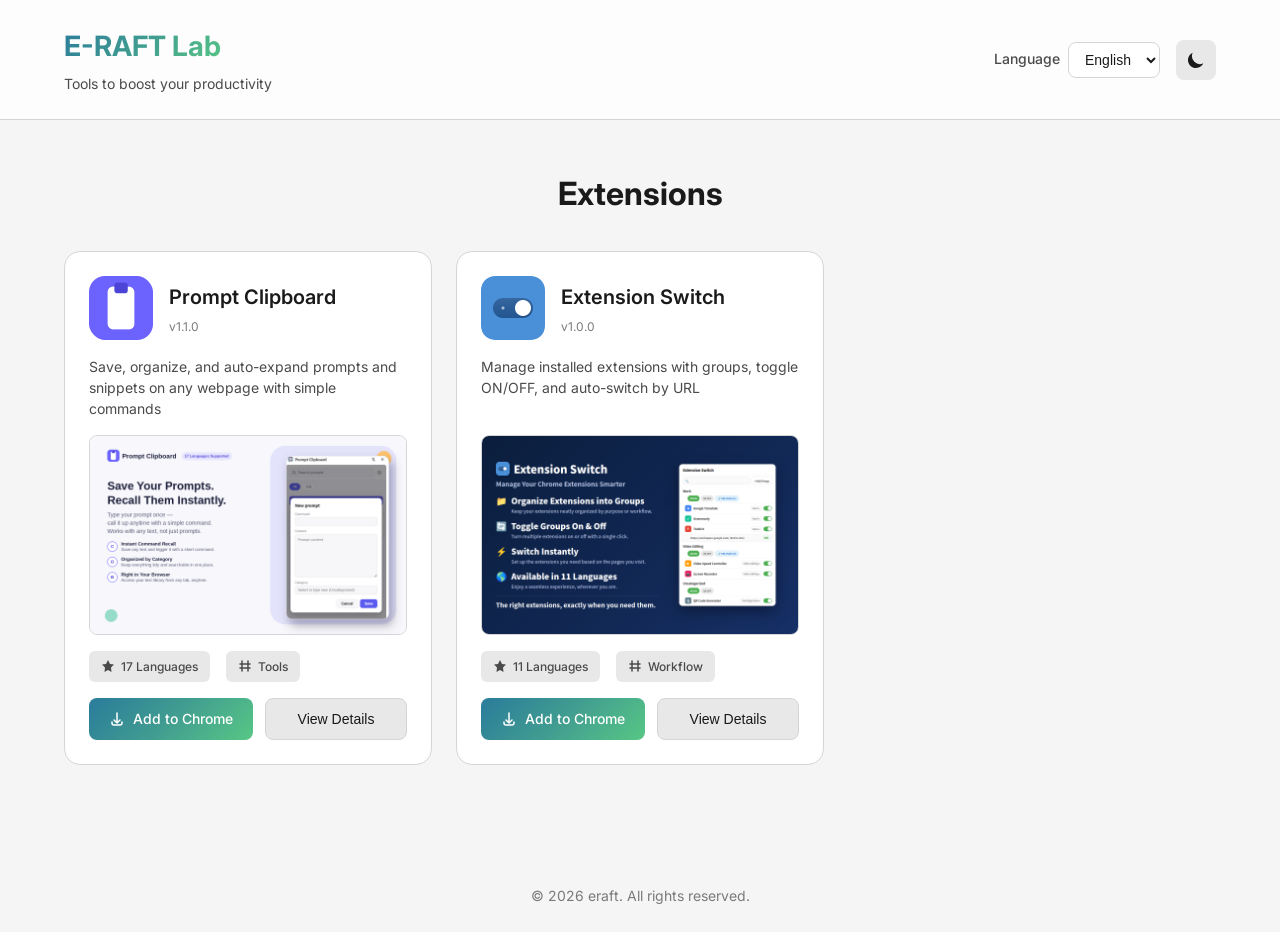
==== index.html @ e59a3910 "Initial commit: E-RAFT Lab portfolio website - Responsive portfolio site showcasing Chrome extension" ====
<!DOCTYPE html>
<html lang="ja">
<head>
    <meta charset="UTF-8">
    <meta name="viewport" content="width=device-width, initial-scale=1.0">
    <meta name="description" content="日々の作業を効率化するツール - Chrome拡張機能、Webアプリ、スマホアプリ">
    <meta name="keywords" content="Productivity Tools, Chrome Extension, Web App, Mobile App, E-RAFT Lab">
    <meta name="author" content="eraft">

    <!-- Open Graph -->
    <meta property="og:title" content="E-RAFT Lab">
    <meta property="og:description" content="日々の作業を効率化するツール">
    <meta property="og:type" content="website">

    <title>E-RAFT Lab</title>

    <link rel="stylesheet" href="style.css">
    <link rel="preconnect" href="https://fonts.googleapis.com">
    <link rel="preconnect" href="https://fonts.gstatic.com" crossorigin>
    <link href="https://fonts.googleapis.com/css2?family=Inter:wght@400;500;600;700&display=swap" rel="stylesheet">
</head>
<body>
    <!-- Header -->
    <header class="header">
        <div class="container">
            <div class="header-content">
                <div class="logo">
                    <h1 class="site-title" data-i18n="site.title">E-RAFT Lab</h1>
                    <p class="site-subtitle" data-i18n="site.subtitle">日々の作業を効率化するツール</p>
                </div>
                <div class="header-controls">
                    <div class="language-selector">
                        <label for="language-select" data-i18n="site.languageLabel">言語</label>
                        <select id="language-select" class="language-select">
                            <option value="ja">日本語</option>
                            <option value="en">English</option>
                        </select>
                    </div>
                    <button id="dark-mode-toggle" class="icon-button" aria-label="Dark mode toggle">
                        <svg class="moon-icon" width="20" height="20" viewBox="0 0 20 20" fill="none" xmlns="http://www.w3.org/2000/svg">
                            <path d="M17.293 13.293A8 8 0 016.707 2.707a8.001 8.001 0 1010.586 10.586z" fill="currentColor"/>
                        </svg>
                        <svg class="sun-icon" width="20" height="20" viewBox="0 0 20 20" fill="none" xmlns="http://www.w3.org/2000/svg" style="display: none;">
                            <path d="M10 2v2m0 12v2M4.22 4.22l1.42 1.42m8.72 8.72l1.42 1.42M2 10h2m12 0h2M4.22 15.78l1.42-1.42m8.72-8.72l1.42-1.42" stroke="currentColor" stroke-width="2" stroke-linecap="round"/>
                            <circle cx="10" cy="10" r="3" stroke="currentColor" stroke-width="2"/>
                        </svg>
                    </button>
                </div>
            </div>
        </div>
    </header>

    <!-- Main Content -->
    <main class="main">
        <div class="container">
            <section class="extensions-section">
                <h2 class="section-title" data-i18n="site.myExtensions">私の拡張機能</h2>
                <div class="extensions-grid" id="extensions-grid">
                    <!-- Extension cards will be dynamically inserted here -->
                </div>
            </section>
        </div>
    </main>

    <!-- Extension Detail Modal -->
    <div id="extension-modal" class="modal" style="display: none;">
        <div class="modal-overlay" id="modal-overlay"></div>
        <div class="modal-content">
            <button class="modal-close" id="modal-close" aria-label="Close modal">
                <svg width="24" height="24" viewBox="0 0 24 24" fill="none" xmlns="http://www.w3.org/2000/svg">
                    <path d="M18 6L6 18M6 6l12 12" stroke="currentColor" stroke-width="2" stroke-linecap="round"/>
                </svg>
            </button>

            <div class="modal-body-wrapper">
                <div class="modal-body">
                <div class="modal-header">
                    <img id="modal-icon" class="modal-icon" src="" alt="">
                    <div class="modal-title-group">
                        <h2 id="modal-title" class="modal-title"></h2>
                        <p id="modal-tagline" class="modal-tagline"></p>
                    </div>
                </div>

                <div class="modal-video-container">
                    <iframe id="modal-video" class="modal-video" src="" frameborder="0" allow="accelerometer; autoplay; clipboard-write; encrypted-media; gyroscope; picture-in-picture; web-share" allowfullscreen></iframe>
                </div>

                <div class="modal-description">
                    <p id="modal-description"></p>
                </div>

                <div class="modal-section">
                    <h3 data-i18n="site.features">主な機能</h3>
                    <ul id="modal-features" class="features-list"></ul>
                </div>

                <div class="modal-section">
                    <h3 data-i18n="site.privacy">プライバシー</h3>
                    <p id="modal-privacy"></p>
                </div>

                <div class="modal-meta">
                    <div class="meta-item">
                        <span class="meta-label" data-i18n="site.version">バージョン</span>
                        <span id="modal-version" class="meta-value"></span>
                    </div>
                    <div class="meta-item">
                        <span class="meta-label" data-i18n="site.languages">対応言語数</span>
                        <span id="modal-languages" class="meta-value"></span>
                    </div>
                </div>

                <div class="modal-actions">
                    <a id="modal-install-button" class="button button-primary" href="" target="_blank" rel="noopener noreferrer">
                        <svg width="20" height="20" viewBox="0 0 20 20" fill="none" xmlns="http://www.w3.org/2000/svg">
                            <path d="M10 2v12m0 0l-4-4m4 4l4-4M4 14v2a2 2 0 002 2h8a2 2 0 002-2v-2" stroke="currentColor" stroke-width="2" stroke-linecap="round"/>
                        </svg>
                        <span data-i18n="site.installButton">Chrome に追加</span>
                    </a>
                </div>
            </div>
            </div>
        </div>
    </div>

    <!-- Footer -->
    <footer class="footer">
        <div class="container">
            <p class="footer-text">&copy; <span id="current-year"></span> eraft. All rights reserved.</p>
        </div>
    </footer>

    <script src="script.js"></script>
</body>
</html>
---- style.css ----
/* ===== CSS Variables ===== */
:root {
    /* Light mode colors */
    --bg-primary: #f5f5f5;
    --bg-secondary: #e8e8e8;
    --bg-card: #ffffff;
    --text-primary: #1a1a1a;
    --text-secondary: #4a4a4a;
    --text-muted: #7a7a7a;
    --border: #d5d5d5;
    --shadow: rgba(0, 0, 0, 0.08);
    --shadow-hover: rgba(0, 0, 0, 0.12);

    /* Accent colors - E-RAFT Green */
    --accent-gradient-start: #009900;
    --accent-gradient-mid: #288903;
    --accent-gradient-end: #59A207;
    --accent-hover: #288903;

    /* UI elements */
    --modal-overlay: rgba(0, 0, 0, 0.4);
    --button-text: #ffffff;

    /* Transitions */
    --transition-fast: 150ms ease;
    --transition-normal: 250ms ease;
    --transition-slow: 350ms ease;
}

[data-theme="dark"] {
    --bg-primary: #1a1a1a;
    --bg-secondary: #2a2a2a;
    --bg-card: #2a2a2a;
    --text-primary: #f5f5f5;
    --text-secondary: #d0d0d0;
    --text-muted: #a0a0a0;
    --border: #404040;
    --shadow: rgba(0, 0, 0, 0.3);
    --shadow-hover: rgba(0, 0, 0, 0.5);

    /* Slightly brighter greens for dark mode */
    --accent-gradient-start: #00bb00;
    --accent-gradient-mid: #33aa11;
    --accent-gradient-end: #6bc20f;
    --accent-hover: #33aa11;

    --modal-overlay: rgba(0, 0, 0, 0.6);
}

[data-theme="dark"] .button-primary {
    background: linear-gradient(135deg, #3a8fb0 0%, #52b3a0 50%, #68d995 100%);
}

[data-theme="dark"] .site-title {
    background: linear-gradient(135deg, #3a8fb0 0%, #52b3a0 50%, #68d995 100%);
    -webkit-background-clip: text;
    -webkit-text-fill-color: transparent;
    background-clip: text;
    color: transparent;
}

/* ===== Reset & Base ===== */
* {
    margin: 0;
    padding: 0;
    box-sizing: border-box;
}

html {
    scroll-behavior: smooth;
}

body {
    font-family: 'Inter', -apple-system, BlinkMacSystemFont, 'Segoe UI', Roboto, sans-serif;
    background: var(--bg-primary);
    color: var(--text-primary);
    line-height: 1.6;
    transition: background var(--transition-normal), color var(--transition-normal);
    min-height: 100vh;
    display: flex;
    flex-direction: column;
}

.container {
    max-width: 1200px;
    margin: 0 auto;
    padding: 0 24px;
    width: 100%;
}

/* ===== Header ===== */
.header {
    background: var(--bg-card);
    border-bottom: 1px solid var(--border);
    padding: 24px 0;
    position: sticky;
    top: 0;
    z-index: 100;
    backdrop-filter: blur(10px);
    background: rgba(255, 255, 255, 0.8);
    transition: all var(--transition-normal);
}

[data-theme="dark"] .header {
    background: rgba(30, 41, 59, 0.8);
}

.header-content {
    display: flex;
    justify-content: space-between;
    align-items: center;
    gap: 24px;
}

.logo {
    flex: 1;
}

.site-title {
    font-size: 28px;
    font-weight: 700;
    background: linear-gradient(135deg, #2A7B9B 0%, #419d90 50%, #57C785 100%);
    -webkit-background-clip: text;
    -webkit-text-fill-color: transparent;
    background-clip: text;
    color: transparent;
    display: inline-block;
    margin-bottom: 4px;
}

.site-subtitle {
    font-size: 14px;
    color: var(--text-secondary);
}

.header-controls {
    display: flex;
    align-items: center;
    gap: 16px;
}

.language-selector {
    display: flex;
    align-items: center;
    gap: 8px;
}

.language-selector label {
    font-size: 14px;
    color: var(--text-secondary);
    font-weight: 500;
}

.language-select {
    padding: 8px 12px;
    border: 1px solid var(--border);
    border-radius: 8px;
    background: var(--bg-card);
    color: var(--text-primary);
    font-size: 14px;
    cursor: pointer;
    transition: all var(--transition-fast);
}

.language-select:hover {
    border-color: var(--accent-gradient-start);
}

.language-select:focus {
    outline: none;
    border-color: #2A7B9B;
    box-shadow: 0 0 0 3px rgba(42, 123, 155, 0.15);
}

.icon-button {
    width: 40px;
    height: 40px;
    border: none;
    background: var(--bg-secondary);
    border-radius: 8px;
    display: flex;
    align-items: center;
    justify-content: center;
    cursor: pointer;
    transition: all var(--transition-fast);
    color: var(--text-primary);
}

.icon-button:hover {
    background: var(--border);
    transform: scale(1.05);
}

/* ===== Main ===== */
.main {
    flex: 1;
    padding: 48px 0;
}

.extensions-section {
    margin-bottom: 48px;
}

.section-title {
    font-size: 32px;
    font-weight: 700;
    margin-bottom: 32px;
    text-align: center;
    color: var(--text-primary);
}

/* ===== Extensions Grid ===== */
.extensions-grid {
    display: grid;
    grid-template-columns: repeat(auto-fill, minmax(320px, 1fr));
    gap: 24px;
}

.extension-card {
    background: var(--bg-card);
    border: 1px solid var(--border);
    border-radius: 16px;
    padding: 24px;
    transition: all var(--transition-normal);
    cursor: pointer;
    position: relative;
    overflow: hidden;
    display: flex;
    flex-direction: column;
}

.extension-card::before {
    content: '';
    position: absolute;
    top: 0;
    left: 0;
    right: 0;
    height: 4px;
    background: linear-gradient(90deg, #2A7B9B 0%, #419d90 50%, #57C785 100%);
    opacity: 0;
    transition: opacity var(--transition-normal);
}

.extension-card:hover {
    transform: translateY(-4px);
    box-shadow: 0 12px 24px var(--shadow-hover);
    border-color: #2A7B9B;
}

.extension-card:hover::before {
    opacity: 1;
}

.card-header {
    display: flex;
    align-items: center;
    gap: 16px;
    margin-bottom: 16px;
}

.card-icon {
    width: 64px;
    height: 64px;
    border-radius: 12px;
    object-fit: cover;
}

.card-title-group {
    flex: 1;
}

.card-title {
    font-size: 20px;
    font-weight: 600;
    margin-bottom: 4px;
    color: var(--text-primary);
}

.card-version {
    font-size: 12px;
    color: var(--text-muted);
}

.card-tagline {
    font-size: 14px;
    color: var(--text-secondary);
    margin-bottom: 16px;
    line-height: 1.5;
    min-height: 4.5em; /* 最低3行分の高さを確保 */
}

.card-screenshot {
    width: 100%;
    border-radius: 8px;
    margin-bottom: 16px;
    border: 1px solid var(--border);
}

.card-meta {
    display: flex;
    gap: 16px;
    margin-bottom: 16px;
    flex-wrap: wrap;
}

.meta-badge {
    display: inline-flex;
    align-items: center;
    gap: 6px;
    padding: 6px 12px;
    background: var(--bg-secondary);
    border-radius: 6px;
    font-size: 12px;
    color: var(--text-secondary);
    font-weight: 500;
}

.meta-badge svg {
    width: 14px;
    height: 14px;
}

.card-actions {
    display: flex;
    gap: 12px;
    margin-top: auto; /* ボタンを最下部に配置 */
}

.button {
    padding: 10px 20px;
    border-radius: 8px;
    font-size: 14px;
    font-weight: 500;
    cursor: pointer;
    transition: all var(--transition-fast);
    border: none;
    display: inline-flex;
    align-items: center;
    gap: 8px;
    text-decoration: none;
    justify-content: center;
    white-space: nowrap;
}

.button-primary {
    background: linear-gradient(135deg, #2A7B9B 0%, #419d90 50%, #57C785 100%);
    color: var(--button-text);
    flex: 1;
}

.button-primary:hover {
    transform: scale(1.02);
    box-shadow: 0 8px 20px rgba(42, 123, 155, 0.4);
    filter: brightness(1.15);
}

.button-secondary {
    background: var(--bg-secondary);
    color: var(--text-primary);
    border: 1px solid var(--border);
    flex: 1;
}

.button-secondary:hover {
    background: var(--border);
}

/* ===== Modal ===== */
.modal {
    position: fixed;
    top: 0;
    left: 0;
    right: 0;
    bottom: 0;
    z-index: 1000;
    display: flex;
    align-items: center;
    justify-content: center;
    padding: 24px;
}

.modal-overlay {
    position: absolute;
    top: 0;
    left: 0;
    right: 0;
    bottom: 0;
    background: var(--modal-overlay);
    backdrop-filter: blur(4px);
}

.modal-content {
    position: relative;
    background: var(--bg-card);
    border-radius: 16px;
    max-width: 800px;
    width: 100%;
    max-height: 90vh;
    overflow: hidden;
    box-shadow: 0 20px 40px var(--shadow-hover);
    animation: modalSlideIn var(--transition-normal);
}

.modal-body-wrapper {
    max-height: 90vh;
    overflow-y: auto;
    overflow-x: hidden;
}

@keyframes modalSlideIn {
    from {
        opacity: 0;
        transform: translateY(20px);
    }
    to {
        opacity: 1;
        transform: translateY(0);
    }
}

.modal-close {
    position: absolute;
    top: 16px;
    right: 16px;
    width: 40px;
    height: 40px;
    border: none;
    background: var(--bg-secondary);
    border-radius: 8px;
    display: flex;
    align-items: center;
    justify-content: center;
    cursor: pointer;
    transition: all var(--transition-fast);
    color: var(--text-primary);
    z-index: 10;
}

.modal-close:hover {
    background: var(--border);
    transform: scale(1.05);
}

.modal-body {
    padding: 32px;
}

.modal-header {
    display: flex;
    align-items: center;
    gap: 16px;
    margin-bottom: 24px;
}

.modal-icon {
    width: 80px;
    height: 80px;
    border-radius: 16px;
    object-fit: cover;
}

.modal-title-group {
    flex: 1;
}

.modal-title {
    font-size: 28px;
    font-weight: 700;
    margin-bottom: 8px;
    color: var(--text-primary);
}

.modal-tagline {
    font-size: 16px;
    color: var(--text-secondary);
    line-height: 1.5;
}

.modal-video-container {
    margin-bottom: 24px;
    border-radius: 12px;
    overflow: hidden;
    border: 1px solid var(--border);
    position: relative;
    padding-bottom: 56.25%; /* 16:9 aspect ratio */
    height: 0;
}

.modal-video {
    position: absolute;
    top: 0;
    left: 0;
    width: 100%;
    height: 100%;
    display: block;
}

.modal-description {
    margin-bottom: 24px;
    font-size: 16px;
    color: var(--text-secondary);
    line-height: 1.6;
}

.modal-section {
    margin-bottom: 24px;
}

.modal-section h3 {
    font-size: 20px;
    font-weight: 600;
    margin-bottom: 12px;
    color: var(--text-primary);
}

.features-list,
.how-to-use-list {
    margin-left: 20px;
}

.features-list li,
.how-to-use-list li {
    margin-bottom: 8px;
    color: var(--text-secondary);
    line-height: 1.6;
}

.modal-meta {
    display: flex;
    gap: 24px;
    margin-bottom: 24px;
    padding: 16px;
    background: var(--bg-secondary);
    border-radius: 8px;
}

.meta-item {
    display: flex;
    flex-direction: column;
    gap: 4px;
}

.meta-label {
    font-size: 12px;
    color: var(--text-muted);
    font-weight: 500;
}

.meta-value {
    font-size: 16px;
    color: var(--text-primary);
    font-weight: 600;
}

.modal-actions {
    display: flex;
    gap: 12px;
}

.modal-actions .button {
    padding: 14px 28px;
    font-size: 15px;
}

/* ===== Footer ===== */
.footer {
    padding: 24px 0;
    margin-top: auto;
}

.footer-text {
    text-align: center;
    color: var(--text-muted);
    font-size: 14px;
}

/* ===== Responsive ===== */
@media (max-width: 768px) {
    .header-content {
        flex-direction: column;
        align-items: flex-start;
    }

    .header-controls {
        width: 100%;
        justify-content: space-between;
    }

    .site-title {
        font-size: 24px;
    }

    .section-title {
        font-size: 24px;
    }

    .extensions-grid {
        grid-template-columns: 1fr;
    }

    .modal-body {
        padding: 24px;
    }

    .modal-title {
        font-size: 24px;
    }

    .modal-header {
        flex-direction: column;
        align-items: flex-start;
    }

    .modal-meta {
        flex-direction: column;
        gap: 12px;
    }
}

@media (max-width: 480px) {
    .container {
        padding: 0 16px;
    }

    .card-actions {
        flex-direction: column;
    }

    .button {
        width: 100%;
    }
}
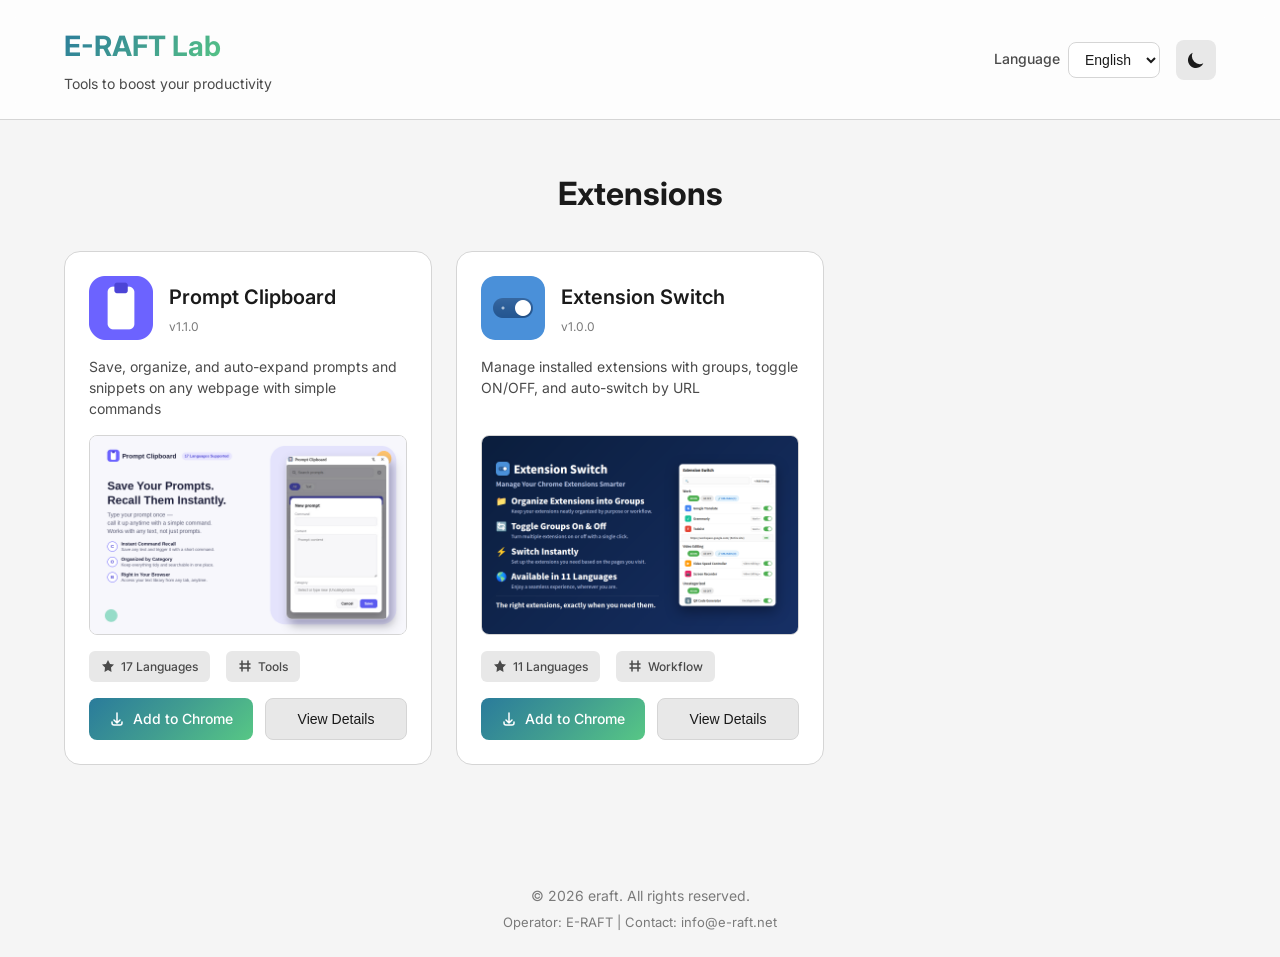
==== commit bd0b5d04: "Add footer contact information with operator details and email address Co-Authored-By: Claude Sonnet" ====
--- a/index.html
+++ b/index.html
@@ -128,6 +128,7 @@
     <footer class="footer">
         <div class="container">
             <p class="footer-text">&copy; <span id="current-year"></span> eraft. All rights reserved.</p>
+            <p class="footer-contact" data-i18n="site.footerContact">運営: E-RAFT ｜ お問い合わせ: info@e-raft.net</p>
         </div>
     </footer>
 
--- a/style.css
+++ b/style.css
@@ -574,6 +574,13 @@
     font-size: 14px;
 }
 
+.footer-contact {
+    text-align: center;
+    color: var(--text-muted);
+    font-size: 13px;
+    margin-top: 4px;
+}
+
 /* ===== Responsive ===== */
 @media (max-width: 768px) {
     .header-content {
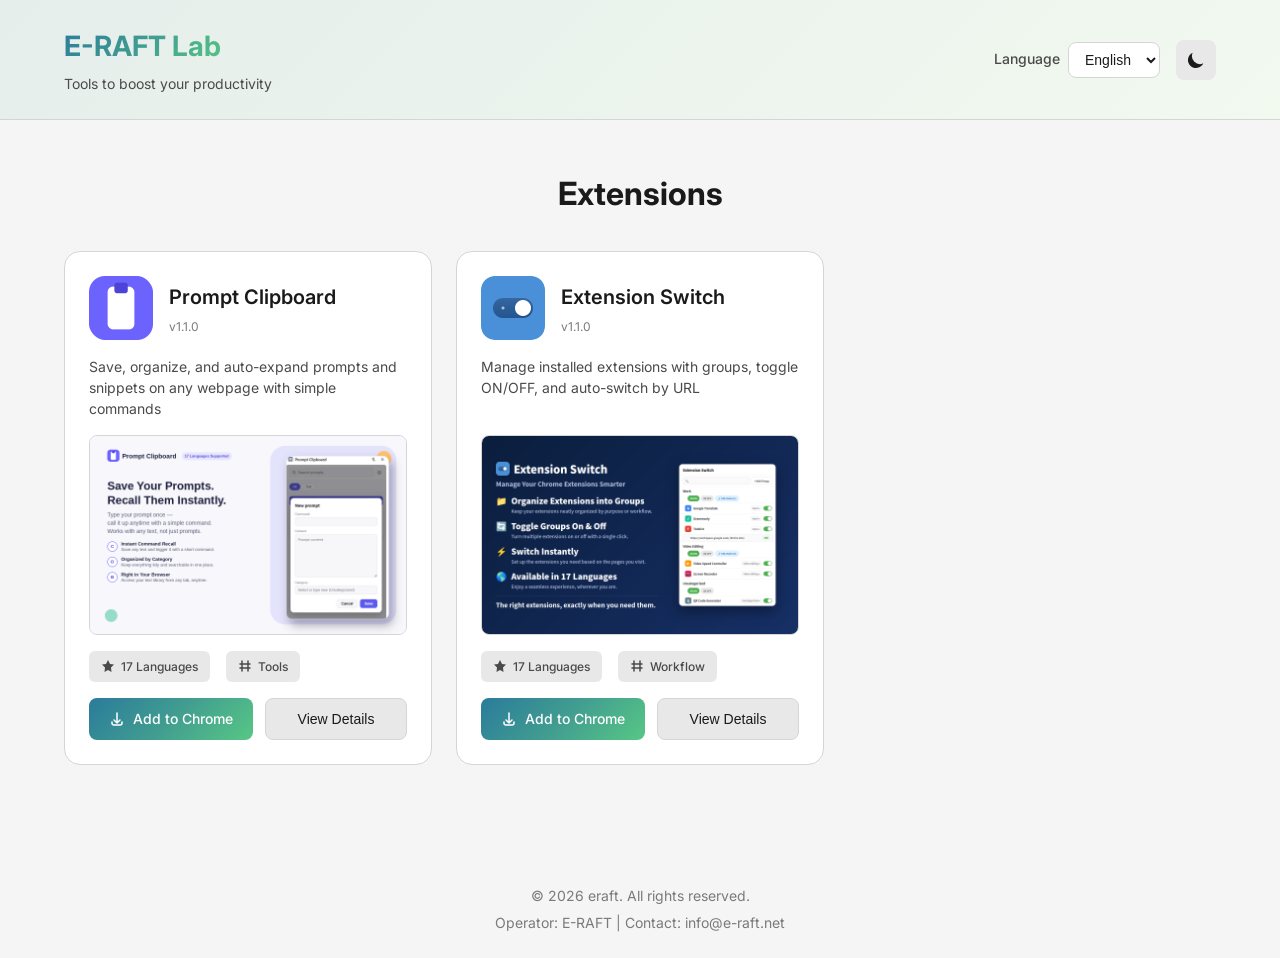
==== commit 2f702ffc: "Add multilingual changelog and update site design - Add dedicated changelog pages for each extension" ====
--- a/index.html
+++ b/index.html
@@ -100,6 +100,23 @@
                     <p id="modal-privacy"></p>
                 </div>
 
+                <div class="modal-section" id="changelog-section" style="display: none;">
+                    <a id="changelog-page-link" href="#" class="changelog-link-card" target="_blank">
+                        <div class="changelog-link-icon">
+                            <svg width="24" height="24" viewBox="0 0 24 24" fill="none" xmlns="http://www.w3.org/2000/svg">
+                                <path d="M9 5H7a2 2 0 00-2 2v12a2 2 0 002 2h10a2 2 0 002-2V7a2 2 0 00-2-2h-2M9 5a2 2 0 002 2h2a2 2 0 002-2M9 5a2 2 0 012-2h2a2 2 0 012 2m-3 7h3m-3 4h3m-6-4h.01M9 16h.01" stroke="currentColor" stroke-width="2" stroke-linecap="round"/>
+                            </svg>
+                        </div>
+                        <div class="changelog-link-content">
+                            <h4 data-i18n="site.changelog">変更履歴</h4>
+                            <p data-i18n="site.changelogDescription">バージョンごとの変更内容を確認</p>
+                        </div>
+                        <svg class="changelog-link-arrow" width="20" height="20" viewBox="0 0 20 20" fill="none" xmlns="http://www.w3.org/2000/svg">
+                            <path d="M7 4l6 6-6 6" stroke="currentColor" stroke-width="2" stroke-linecap="round"/>
+                        </svg>
+                    </a>
+                </div>
+
                 <div class="modal-meta">
                     <div class="meta-item">
                         <span class="meta-label" data-i18n="site.version">バージョン</span>
--- a/style.css
+++ b/style.css
@@ -28,13 +28,13 @@
 }
 
 [data-theme="dark"] {
-    --bg-primary: #1a1a1a;
-    --bg-secondary: #2a2a2a;
-    --bg-card: #2a2a2a;
+    --bg-primary: #0f172a;
+    --bg-secondary: #1e293b;
+    --bg-card: #1e293b;
     --text-primary: #f5f5f5;
     --text-secondary: #d0d0d0;
     --text-muted: #a0a0a0;
-    --border: #404040;
+    --border: #334155;
     --shadow: rgba(0, 0, 0, 0.3);
     --shadow-hover: rgba(0, 0, 0, 0.5);
 
@@ -59,6 +59,18 @@
     color: transparent;
 }
 
+[data-theme="dark"] .language-select {
+    background: var(--bg-primary);
+}
+
+[data-theme="dark"] .icon-button {
+    background: var(--bg-primary);
+}
+
+[data-theme="dark"] .icon-button:hover {
+    background: var(--bg-secondary);
+}
+
 /* ===== Reset & Base ===== */
 * {
     margin: 0;
@@ -90,19 +102,18 @@
 
 /* ===== Header ===== */
 .header {
-    background: var(--bg-card);
+    background: linear-gradient(135deg, rgba(226, 236, 233, 0.8), rgba(241, 250, 238, 0.8));
     border-bottom: 1px solid var(--border);
     padding: 24px 0;
     position: sticky;
     top: 0;
     z-index: 100;
     backdrop-filter: blur(10px);
-    background: rgba(255, 255, 255, 0.8);
     transition: all var(--transition-normal);
 }
 
 [data-theme="dark"] .header {
-    background: rgba(30, 41, 59, 0.8);
+    background: linear-gradient(135deg, rgba(226, 236, 233, 0.15), rgba(241, 250, 238, 0.15));
 }
 
 .header-content {
@@ -477,13 +488,20 @@
 }
 
 .modal-video-container {
-    margin-bottom: 24px;
+    margin: 0 auto 24px;
     border-radius: 12px;
     overflow: hidden;
     border: 1px solid var(--border);
     position: relative;
     padding-bottom: 56.25%; /* 16:9 aspect ratio */
     height: 0;
+}
+
+@media (min-width: 768px) {
+    .modal-video-container {
+        width: 75%;
+        padding-bottom: 42.1875%; /* 75% of 56.25% to maintain aspect ratio */
+    }
 }
 
 .modal-video {
@@ -577,7 +595,7 @@
 .footer-contact {
     text-align: center;
     color: var(--text-muted);
-    font-size: 13px;
+    font-size: 14px;
     margin-top: 4px;
 }
 
@@ -614,8 +632,18 @@
     }
 
     .modal-header {
-        flex-direction: column;
-        align-items: flex-start;
+        align-items: center;
+    }
+
+    .modal-icon {
+        width: 48px;
+        height: 48px;
+        border-radius: 12px;
+    }
+
+    .modal-title {
+        font-size: 20px;
+        margin-bottom: 0;
     }
 
     .modal-meta {
@@ -637,3 +665,219 @@
         width: 100%;
     }
 }
+
+/* ===== Changelog Styles ===== */
+.changelog-link-card {
+    display: flex;
+    align-items: center;
+    gap: 16px;
+    padding: 16px;
+    background: var(--bg-card);
+    border: 2px solid var(--accent-gradient-start);
+    border-radius: 12px;
+    text-decoration: none;
+    transition: all var(--transition-fast);
+    cursor: pointer;
+    box-shadow: 0 4px 12px var(--shadow);
+}
+
+.changelog-link-card:hover {
+    transform: translateY(-2px);
+}
+
+.changelog-link-icon {
+    width: 48px;
+    height: 48px;
+    border-radius: 10px;
+    background: linear-gradient(135deg, #A8DADC 0%, #00aa88 50%, var(--accent-gradient-mid) 100%);
+    display: flex;
+    align-items: center;
+    justify-content: center;
+    color: white;
+    flex-shrink: 0;
+}
+
+.changelog-link-content {
+    flex: 1;
+}
+
+.changelog-link-content h4 {
+    margin: 0 0 4px 0;
+    font-size: 16px;
+    font-weight: 600;
+    color: var(--text-primary);
+}
+
+.changelog-link-content p {
+    margin: 0;
+    font-size: 14px;
+    color: var(--text-muted);
+}
+
+.changelog-link-arrow {
+    color: var(--text-muted);
+    transition: all var(--transition-fast);
+    flex-shrink: 0;
+}
+
+.changelog-link-card:hover .changelog-link-arrow {
+    color: var(--accent-gradient-start);
+    transform: translateX(4px);
+}
+
+/* ===== Changelog Page Styles ===== */
+.back-link {
+    display: flex;
+    align-items: center;
+    gap: 8px;
+    text-decoration: none;
+    color: var(--text-primary);
+    font-weight: 600;
+    transition: color var(--transition-fast);
+}
+
+.back-link:hover {
+    color: var(--accent-gradient-start);
+}
+
+.changelog-page {
+    max-width: 800px;
+    margin: 0 auto;
+    padding: 40px 0;
+}
+
+.changelog-page-header {
+    display: flex;
+    align-items: center;
+    gap: 24px;
+    margin-bottom: 48px;
+    padding-bottom: 24px;
+    border-bottom: 2px solid var(--border);
+}
+
+.changelog-page-icon {
+    width: 100px;
+    height: 100px;
+    border-radius: 20px;
+    object-fit: cover;
+}
+
+.changelog-page-title-group {
+    flex: 1;
+}
+
+.changelog-page-title {
+    font-size: 36px;
+    font-weight: 700;
+    margin-bottom: 8px;
+    color: var(--text-primary);
+}
+
+.changelog-page-subtitle {
+    font-size: 18px;
+    color: var(--text-muted);
+}
+
+.changelog-page-content {
+    display: flex;
+    flex-direction: column;
+    gap: 32px;
+}
+
+.changelog-page-item {
+    background: var(--bg-card);
+    border: 1px solid var(--border);
+    border-radius: 12px;
+    padding: 24px;
+    transition: all var(--transition-fast);
+}
+
+.changelog-page-item:hover {
+    border-color: var(--accent-gradient-start);
+    box-shadow: 0 4px 12px var(--shadow);
+}
+
+.changelog-page-item-header {
+    display: flex;
+    justify-content: space-between;
+    align-items: center;
+    margin-bottom: 16px;
+    padding-bottom: 12px;
+    border-bottom: 1px solid var(--border);
+}
+
+.changelog-page-version {
+    font-weight: 700;
+    font-size: 20px;
+    color: var(--accent-gradient-start);
+}
+
+.changelog-page-date {
+    font-size: 14px;
+    color: var(--text-muted);
+}
+
+.changelog-page-changes {
+    list-style: none;
+    padding: 0;
+    margin: 0;
+}
+
+.changelog-page-changes li {
+    padding: 8px 0;
+    padding-left: 24px;
+    position: relative;
+    color: var(--text-secondary);
+    font-size: 16px;
+    line-height: 1.6;
+}
+
+.changelog-page-changes li::before {
+    content: '✓';
+    position: absolute;
+    left: 0;
+    color: var(--accent-gradient-start);
+    font-weight: bold;
+    font-size: 16px;
+}
+
+@media (max-width: 640px) {
+    .modal-header {
+        align-items: flex-start;
+    }
+
+    .modal-icon {
+        width: 60px;
+        height: 60px;
+    }
+
+    .modal-title {
+        font-size: 22px;
+    }
+
+    .changelog-header {
+        flex-direction: column;
+        align-items: flex-start;
+        gap: 4px;
+    }
+
+    .changelog-page-header {
+        flex-direction: column;
+        align-items: flex-start;
+    }
+
+    .changelog-page-icon {
+        width: 80px;
+        height: 80px;
+    }
+
+    .changelog-page-title {
+        font-size: 28px;
+    }
+
+    .changelog-page-item-header {
+        flex-direction: column;
+        align-items: flex-start;
+        gap: 4px;
+    }
+}
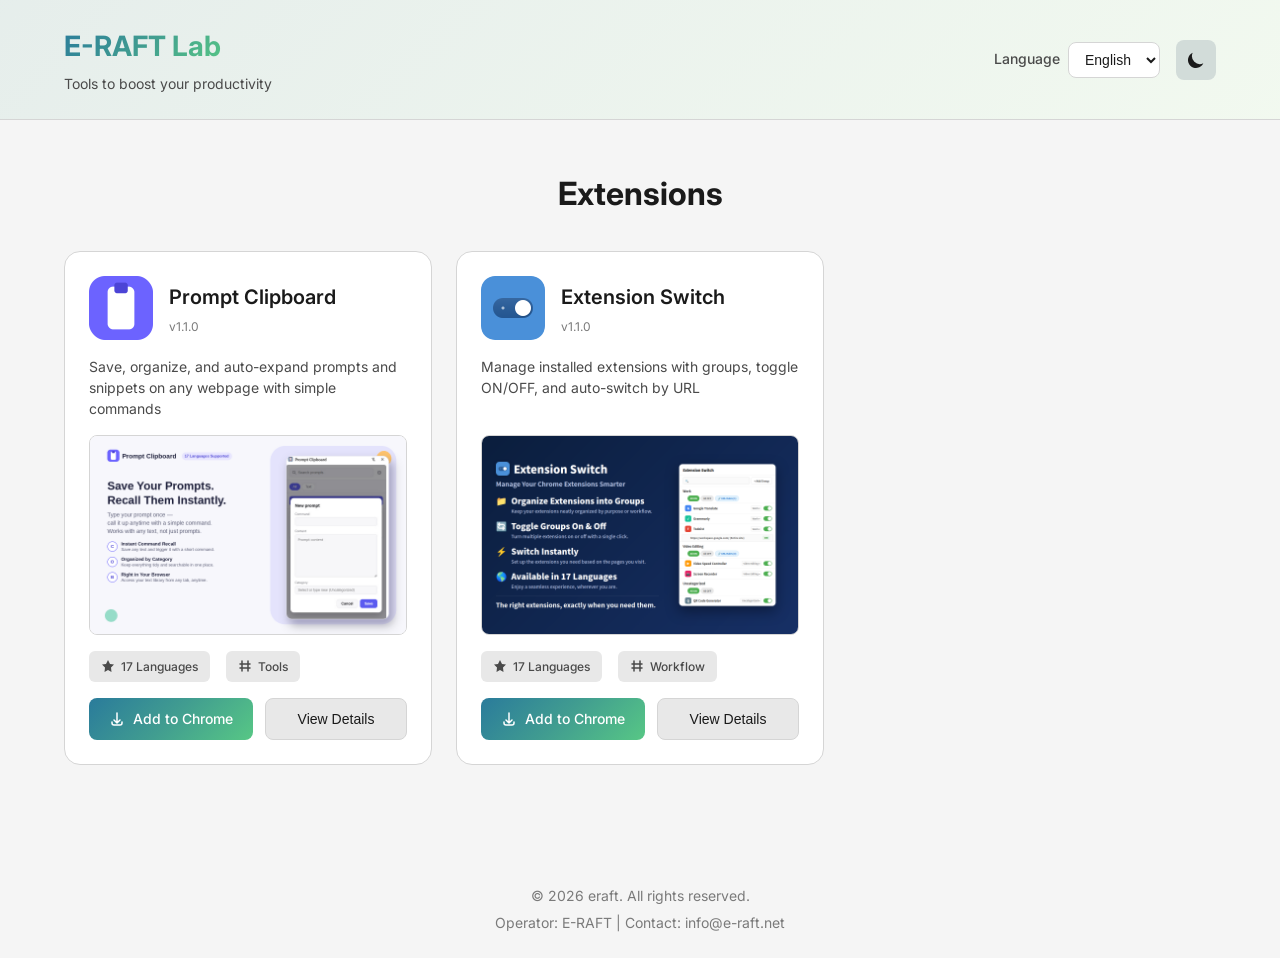
==== commit 4aeb228d: "Add favicon and logo image to all pages Created favicon.ico from logo-eraft.png and added favicon li" ====
--- a/index.html
+++ b/index.html
@@ -13,6 +13,7 @@
     <meta property="og:type" content="website">
 
     <title>E-RAFT Lab</title>
+    <link rel="icon" type="image/x-icon" href="/favicon.ico">
 
     <link rel="stylesheet" href="style.css">
     <link rel="preconnect" href="https://fonts.googleapis.com">
--- a/style.css
+++ b/style.css
@@ -187,7 +187,7 @@
     width: 40px;
     height: 40px;
     border: none;
-    background: var(--bg-secondary);
+    background: rgba(210, 220, 217, 1.0);
     border-radius: 8px;
     display: flex;
     align-items: center;
@@ -198,7 +198,7 @@
 }
 
 .icon-button:hover {
-    background: var(--border);
+    background: rgba(190, 200, 197, 1.0);
     transform: scale(1.05);
 }
 
